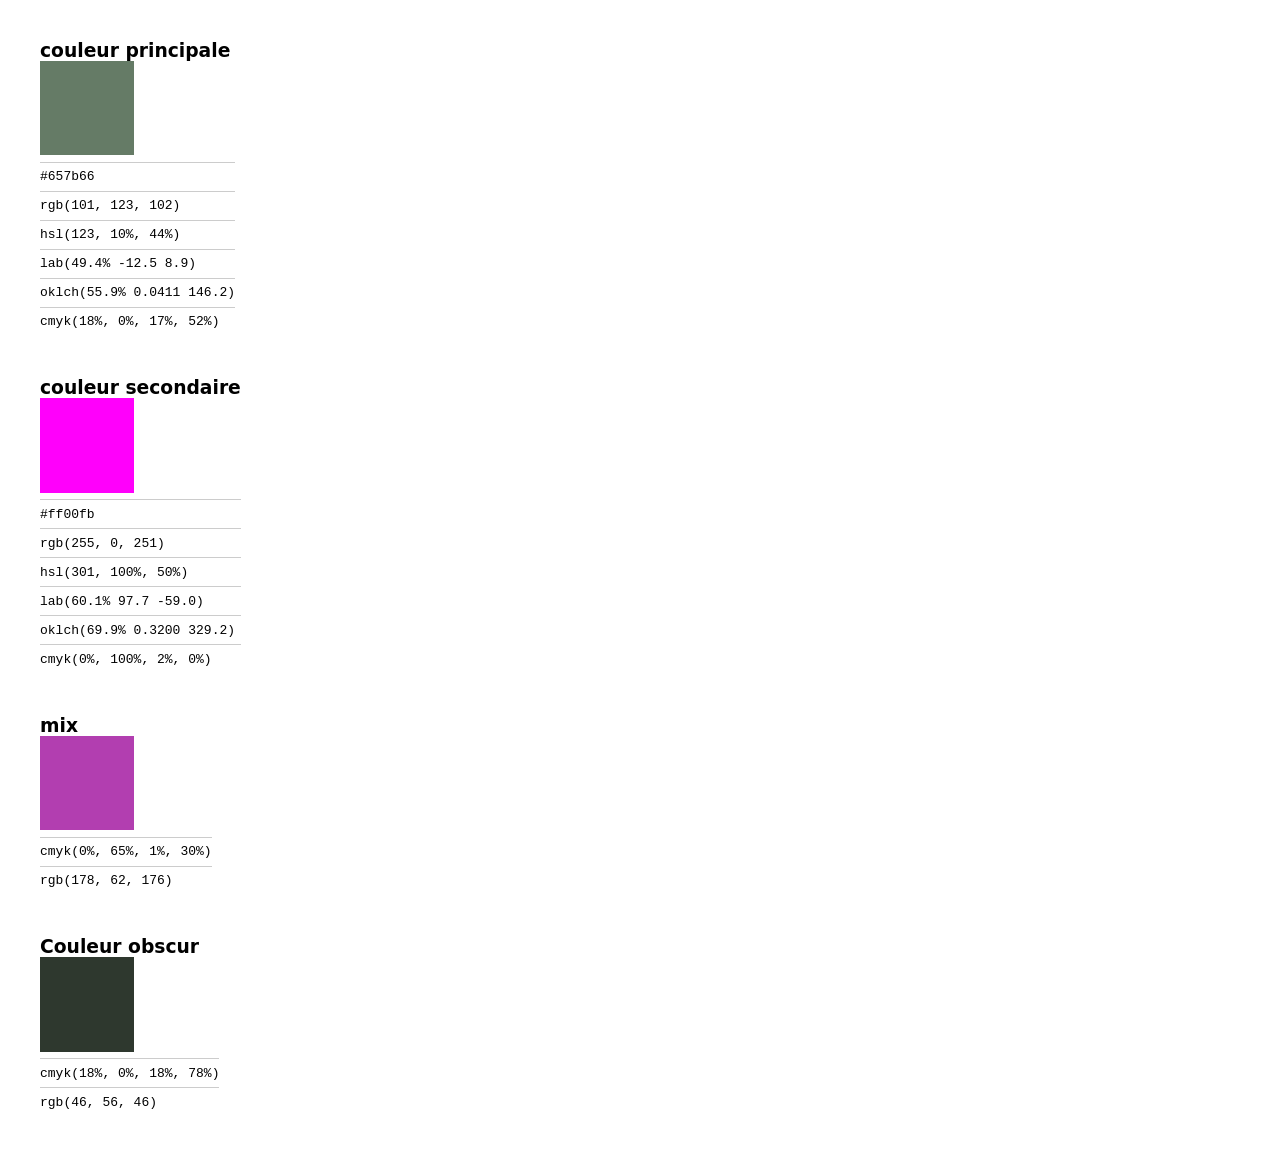
==== index copie.html @ fc2facde "couleurs" ====
<!DOCTYPE html>
<html lang="en">
<head>
	<meta charset="UTF-8">
	<meta name="viewport" content="width=device-width, initial-scale=1.0">
	<title>Document</title>
	<link rel="stylesheet" href="style.css">
	<style>
		* { margin: 0; }
		body{ font-family: system-ui; }

		:root {
			--fiesta: #F1357F;
			--cyan: #357AF1;
		}

		.color{
			margin: 2rem;
			padding: 0.5rem;
			width: max-content;
		}
		.swatch{
			width: 2.5cm;
			aspect-ratio: 1;
		}

		.label {
			font-family: monospace;
			padding-top: 0.5em;
			margin-top: 0.5em;
			border-top: 1px solid #CCC; 
		}

	</style>
	<script src="swatches.js" defer></script>
</head>
<body>

<script src="swatches.js"></script>
	
<div class="color">
	<h3>couleur principale</h3>
	<div class="swatch" style="background: var(--couleurPrincipale);"></div>
	<p class="label" data-color-format="hex"></p>
	<p class="label" data-color-format="rgb"></p>
	<p class="label" data-color-format="hsl"></p>
	<p class="label" data-color-format="lab"></p>
	<p class="label" data-color-format="oklch"></p>
	<p class="label" data-color-format="cmyk"></p>
</div>

<div class="color">
	<h3>couleur secondaire</h3>
		<div class="swatch" style="background: var(--couleursecondaire);"></div>
	<p><small></small></p>
	<p class="label" data-color-source="swatch" data-color-property="background-color" data-color-format="hex">–</p>
	<p class="label" data-color-source="swatch" data-color-property="background-color" data-color-format="rgb">–</p>
	<p class="label" data-color-source="swatch" data-color-property="background-color" data-color-format="hsl">–</p>
	<p class="label" data-color-source="swatch" data-color-property="background-color" data-color-format="lab">–</p>
	<p class="label" data-color-source="swatch" data-color-property="background-color" data-color-format="oklch">–</p>
	<p class="label" data-color-source="swatch" data-color-property="background-color" data-color-format="cmyk">–</p>
</div>

<div class="color">
	<h3>mix</h3>
	<div class="swatch" style="background: color-mix(in srgb,var(--couleurPrincipale), var(--couleursecondaire));"></div>	
	<p class="label" data-color-source="swatch" 	data-color-property="background-color" data-color-format="cmyk">–</p>
	<p class="label" data-color-source="swatch" data-color-property="background-color" data-color-format="rgb">–</p>
</div>

<div class="color">
	<h3>Couleur obscur</h3>

	<div class="swatch" style="background-color: hsl(from var(--couleurPrincipale) h s 20%);"></div>
	<p class="label" data-color-source="swatch" 	data-color-property="background-color" data-color-format="cmyk">–</p>
	<p class="label" data-color-source="swatch" data-color-property="background-color" data-color-format="rgb">–</p>
</div>
</body>
</html>
---- style.css ----
/* COULEUR */
:root { 
	--couleurPrincipale: hsl(123, 10%, 44%);
	--couleursecondaire: hsl(301, 100%, 50%);
}
body {
	font-family: system-ui;
	/* background: var(--couleurPrincipale);
	color: color-mix(in srgb, var(--couleurPrincipale) 10%, white 100%); */

}

h1 {
	font-size: 8vw;
}
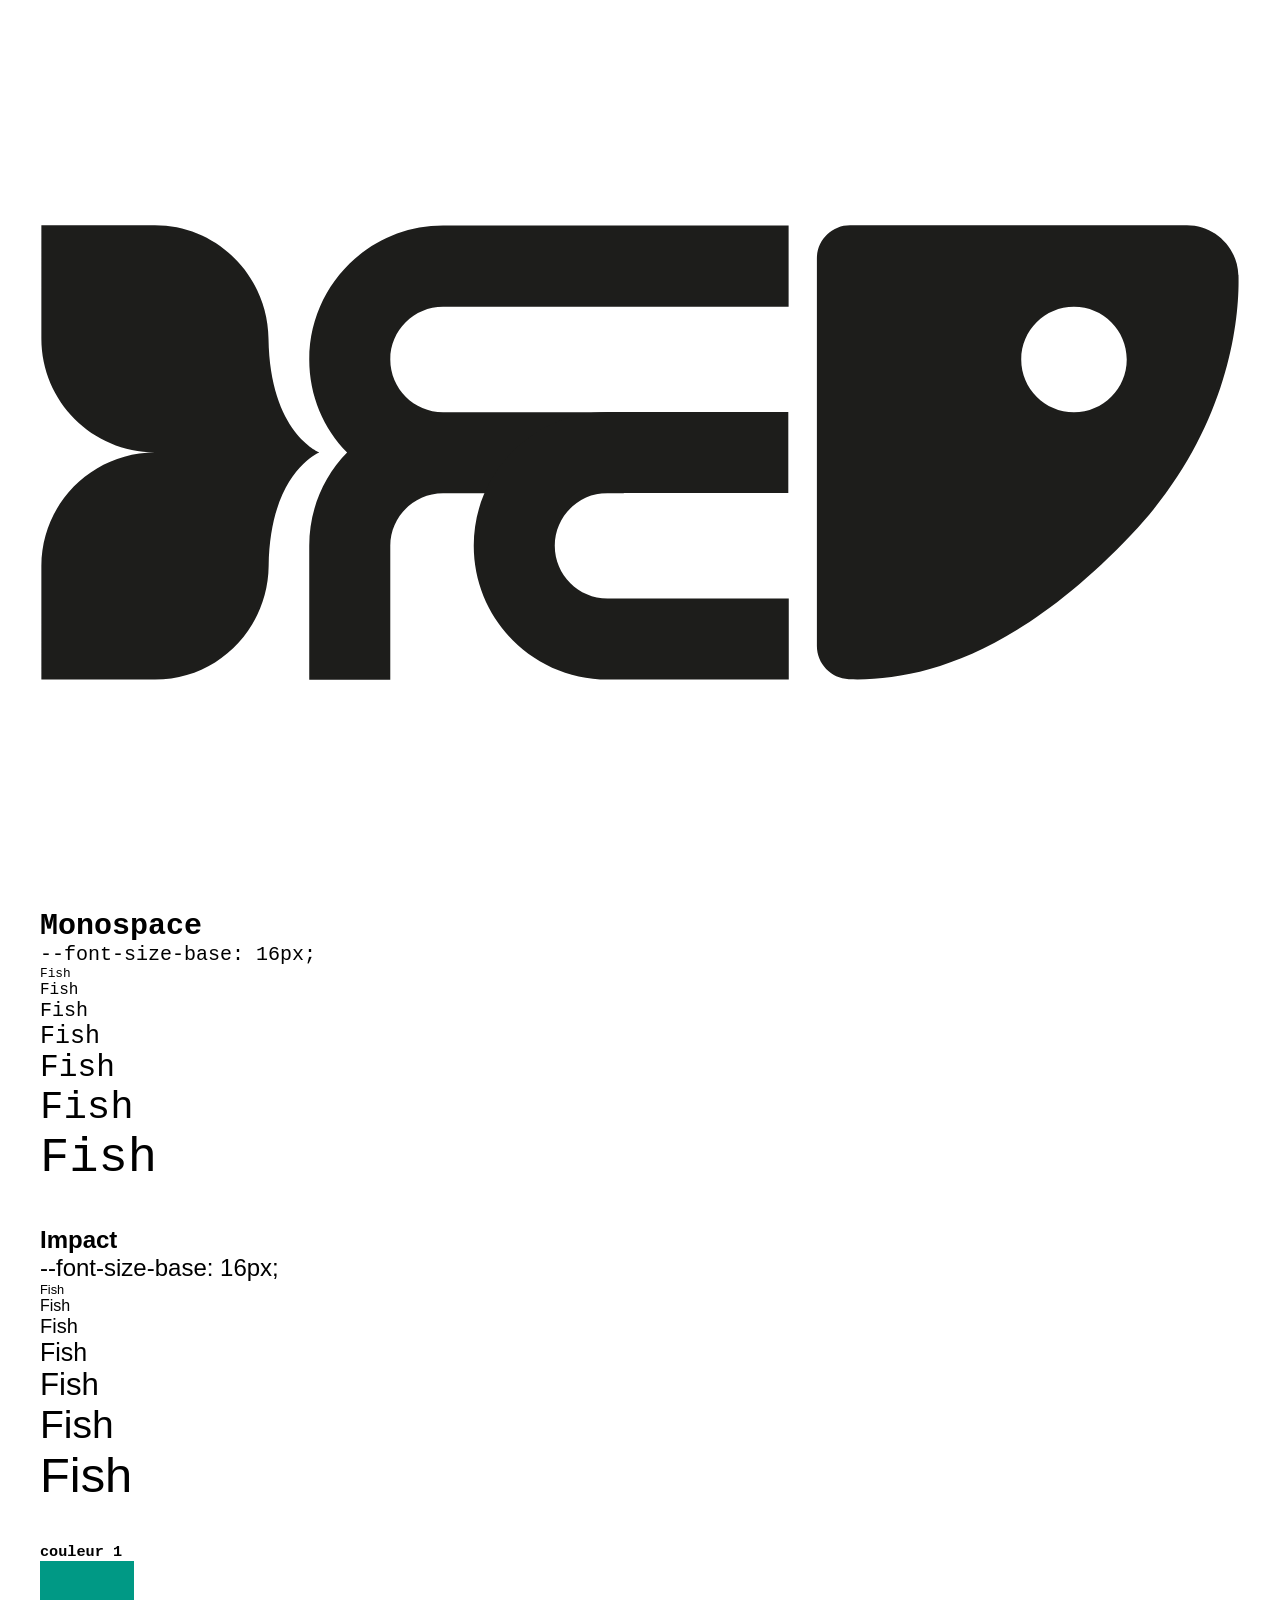
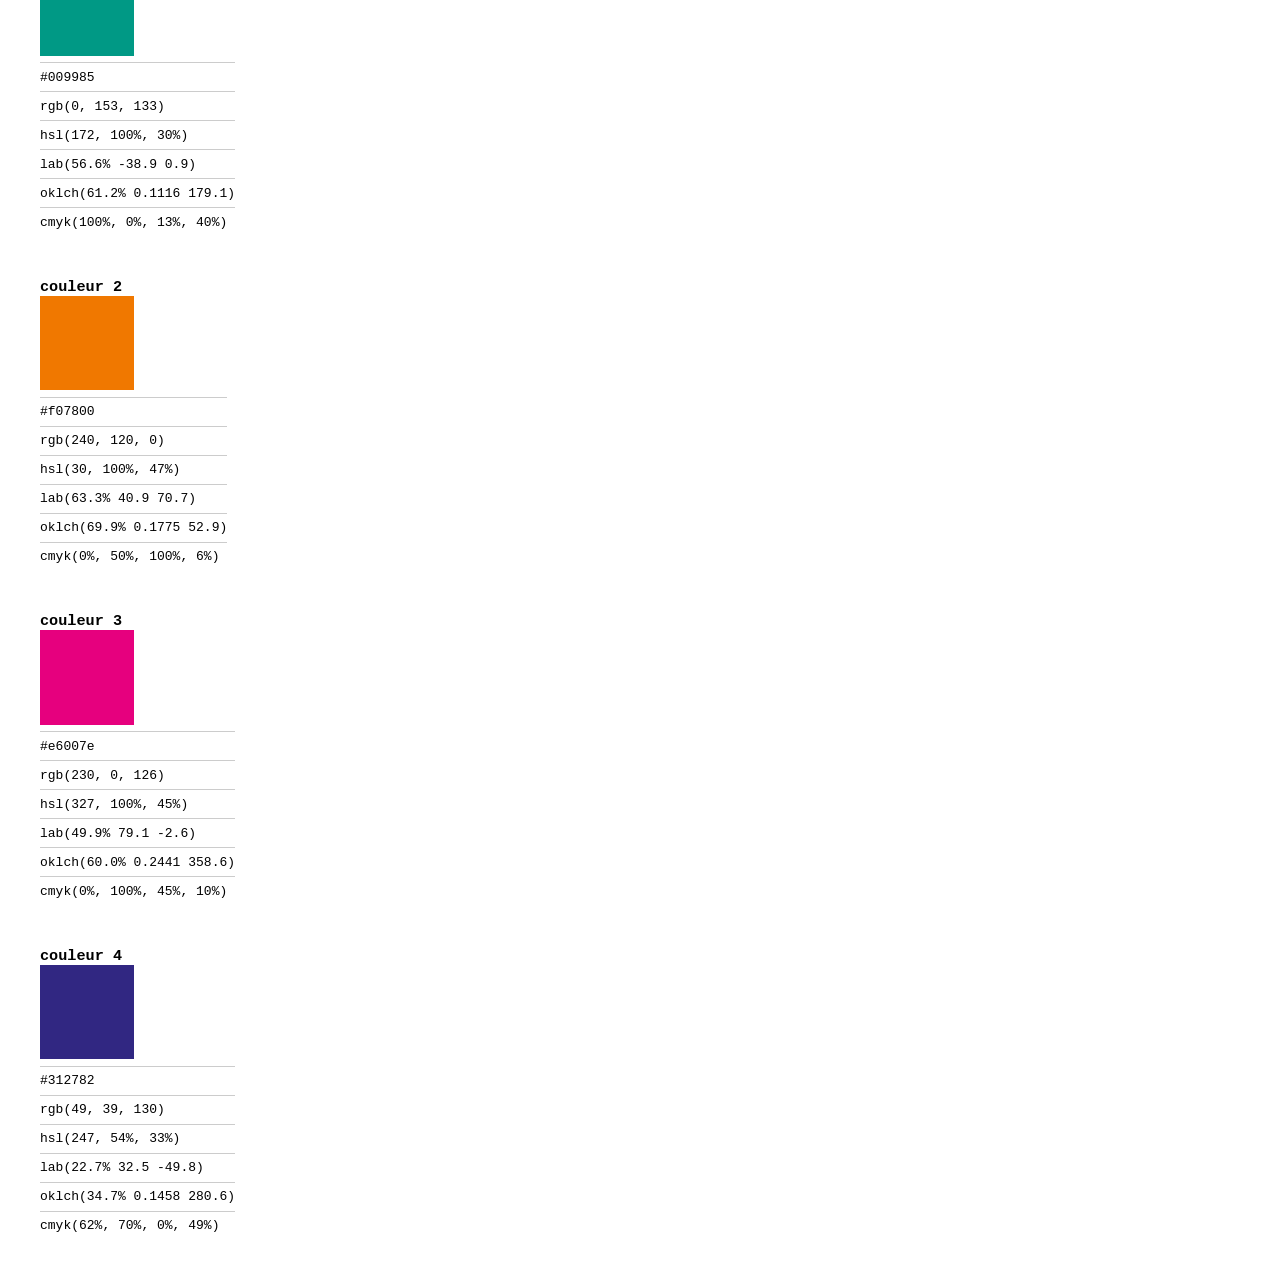
==== commit df4f7485: "v2" ====
--- a/index copie.html
+++ b/index copie.html
@@ -7,7 +7,7 @@
 	<link rel="stylesheet" href="style.css">
 	<style>
 		* { margin: 0; }
-		body{ font-family: system-ui; }
+		body{ font-family: monospace; }
 
 		:root {
 			--fiesta: #F1357F;
@@ -37,10 +37,49 @@
 <body>
 
 <script src="swatches.js"></script>
+
+
+
+
+
+<body>
+	<img src="FISHNCHIPSLOGO.svg" alt="logo fish'n'chips">
+	<!-- <h1> regardez il est trop beau mon logo en plus </h1> -->
+
+<article>
+	<h2> Monospace </h2>
+  	--font-size-base: 16px;
+
+  	<p style="font-size: var(--font-size-S       ) "> Fish </p>
+  	<p style="font-size: var(--font-size-M       ) "> Fish </p>
+  	<p style="font-size: var(--font-size-L       ) "> Fish </p>
+  	<p style="font-size: var(--font-size-XL      ) "> Fish </p>
+  	<p style="font-size: var(--font-size-XXl     ) "> Fish </p> 
+  	<p style="font-size: var(--font-size-XXXL    ) "> Fish </p> 
+  	<p style="font-size: var(--font-size-XXXXL   ) "> Fish </p> 
+
+</article>
+
+
+ <section>
+	<h4> Impact </h4>
+  	--font-size-base: 16px;
+  	<p style="font-size: var(--font-size-S       ) "> Fish </p>
+  	<p style="font-size: var(--font-size-M       ) "> Fish </p>
+  	<p style="font-size: var(--font-size-L       ) "> Fish </p>
+  	<p style="font-size: var(--font-size-XL      ) "> Fish </p>
+  	<p style="font-size: var(--font-size-XXl     ) "> Fish </p> 
+  	<p style="font-size: var(--font-size-XXXL    ) "> Fish </p> 
+  	<p style="font-size: var(--font-size-XXXXL   ) "> Fish </p> 
+ </section>
+
+</body>
+
+
 	
 <div class="color">
-	<h3>couleur principale</h3>
-	<div class="swatch" style="background: var(--couleurPrincipale);"></div>
+	<h3>couleur 1</h3>
+	<div class="swatch" style="background: var(--couleur1);"></div>
 	<p class="label" data-color-format="hex"></p>
 	<p class="label" data-color-format="rgb"></p>
 	<p class="label" data-color-format="hsl"></p>
@@ -50,8 +89,8 @@
 </div>
 
 <div class="color">
-	<h3>couleur secondaire</h3>
-		<div class="swatch" style="background: var(--couleursecondaire);"></div>
+	<h3>couleur 2</h3>
+		<div class="swatch" style="background: var(--couleur2);"></div>
 	<p><small></small></p>
 	<p class="label" data-color-source="swatch" data-color-property="background-color" data-color-format="hex">–</p>
 	<p class="label" data-color-source="swatch" data-color-property="background-color" data-color-format="rgb">–</p>
@@ -62,18 +101,29 @@
 </div>
 
 <div class="color">
-	<h3>mix</h3>
-	<div class="swatch" style="background: color-mix(in srgb,var(--couleurPrincipale), var(--couleursecondaire));"></div>	
-	<p class="label" data-color-source="swatch" 	data-color-property="background-color" data-color-format="cmyk">–</p>
+	<h3>couleur 3</h3>
+		<div class="swatch" style="background: var(--couleur3);"></div>
+	<p><small></small></p>
+	<p class="label" data-color-source="swatch" data-color-property="background-color" data-color-format="hex">–</p>
 	<p class="label" data-color-source="swatch" data-color-property="background-color" data-color-format="rgb">–</p>
+	<p class="label" data-color-source="swatch" data-color-property="background-color" data-color-format="hsl">–</p>
+	<p class="label" data-color-source="swatch" data-color-property="background-color" data-color-format="lab">–</p>
+	<p class="label" data-color-source="swatch" data-color-property="background-color" data-color-format="oklch">–</p>
+	<p class="label" data-color-source="swatch" data-color-property="background-color" data-color-format="cmyk">–</p>
 </div>
 
 <div class="color">
-	<h3>Couleur obscur</h3>
-
-	<div class="swatch" style="background-color: hsl(from var(--couleurPrincipale) h s 20%);"></div>
-	<p class="label" data-color-source="swatch" 	data-color-property="background-color" data-color-format="cmyk">–</p>
+	<h3>couleur 4</h3>
+		<div class="swatch" style="background: var(--couleur4);"></div>
+	<p><small></small></p>
+	<p class="label" data-color-source="swatch" data-color-property="background-color" data-color-format="hex">–</p>
 	<p class="label" data-color-source="swatch" data-color-property="background-color" data-color-format="rgb">–</p>
+	<p class="label" data-color-source="swatch" data-color-property="background-color" data-color-format="hsl">–</p>
+	<p class="label" data-color-source="swatch" data-color-property="background-color" data-color-format="lab">–</p>
+	<p class="label" data-color-source="swatch" data-color-property="background-color" data-color-format="oklch">–</p>
+	<p class="label" data-color-source="swatch" data-color-property="background-color" data-color-format="cmyk">–</p>
+</div>
 </div>
 </body>
+
 </html>
--- a/style.css
+++ b/style.css
@@ -1,15 +1,42 @@
 /* COULEUR */
 :root { 
-	--couleurPrincipale: hsl(123, 10%, 44%);
-	--couleursecondaire: hsl(301, 100%, 50%);
+	--couleur1: hsl(172,100%,30%);
+	--couleur2: hsl(30, 100%, 47%);
+	--couleur3: hsl(327, 100%, 45%);
+  --couleur4: hsl(247, 54%, 33%);
 }
 body {
 	font-family: system-ui;
-	/* background: var(--couleurPrincipale);
-	color: color-mix(in srgb, var(--couleurPrincipale) 10%, white 100%); */
-
+}
+/* FONT SCALE */
+:root {
+  /* Typography Scale */
+  --font-size-base: 16px;
+  --font-size-XS: 0.64rem; /* 10.24px */
+  --font-size-S: 0.80rem; /* 12.8px */
+  --font-size-M: 1.00rem; /* 16px */
+  --font-size-L: 1.25rem; /* 20px */
+  --font-size-XL: 1.56rem; /* 25px */
+  --font-size-XXl: 1.95rem; /* 31.25px */
+  --font-size-XXXL: 2.44rem; /* 39.06px */
+  --font-size-XXXXL: 3.05rem; /* 48.83px */
 }
 
 h1 {
 	font-size: 8vw;
-}+}
+
+article {
+  font-size: x-large;
+  margin-left: 2.5rem;
+  font-family: monospace;
+}
+
+section {
+  font-size:x-large;
+  margin-top: 2.5rem;
+  margin-left: 2.5rem;
+  font-family: Impact, Haettenschweiler, 'Arial Narrow Bold', sans-serif;
+}
+
+
